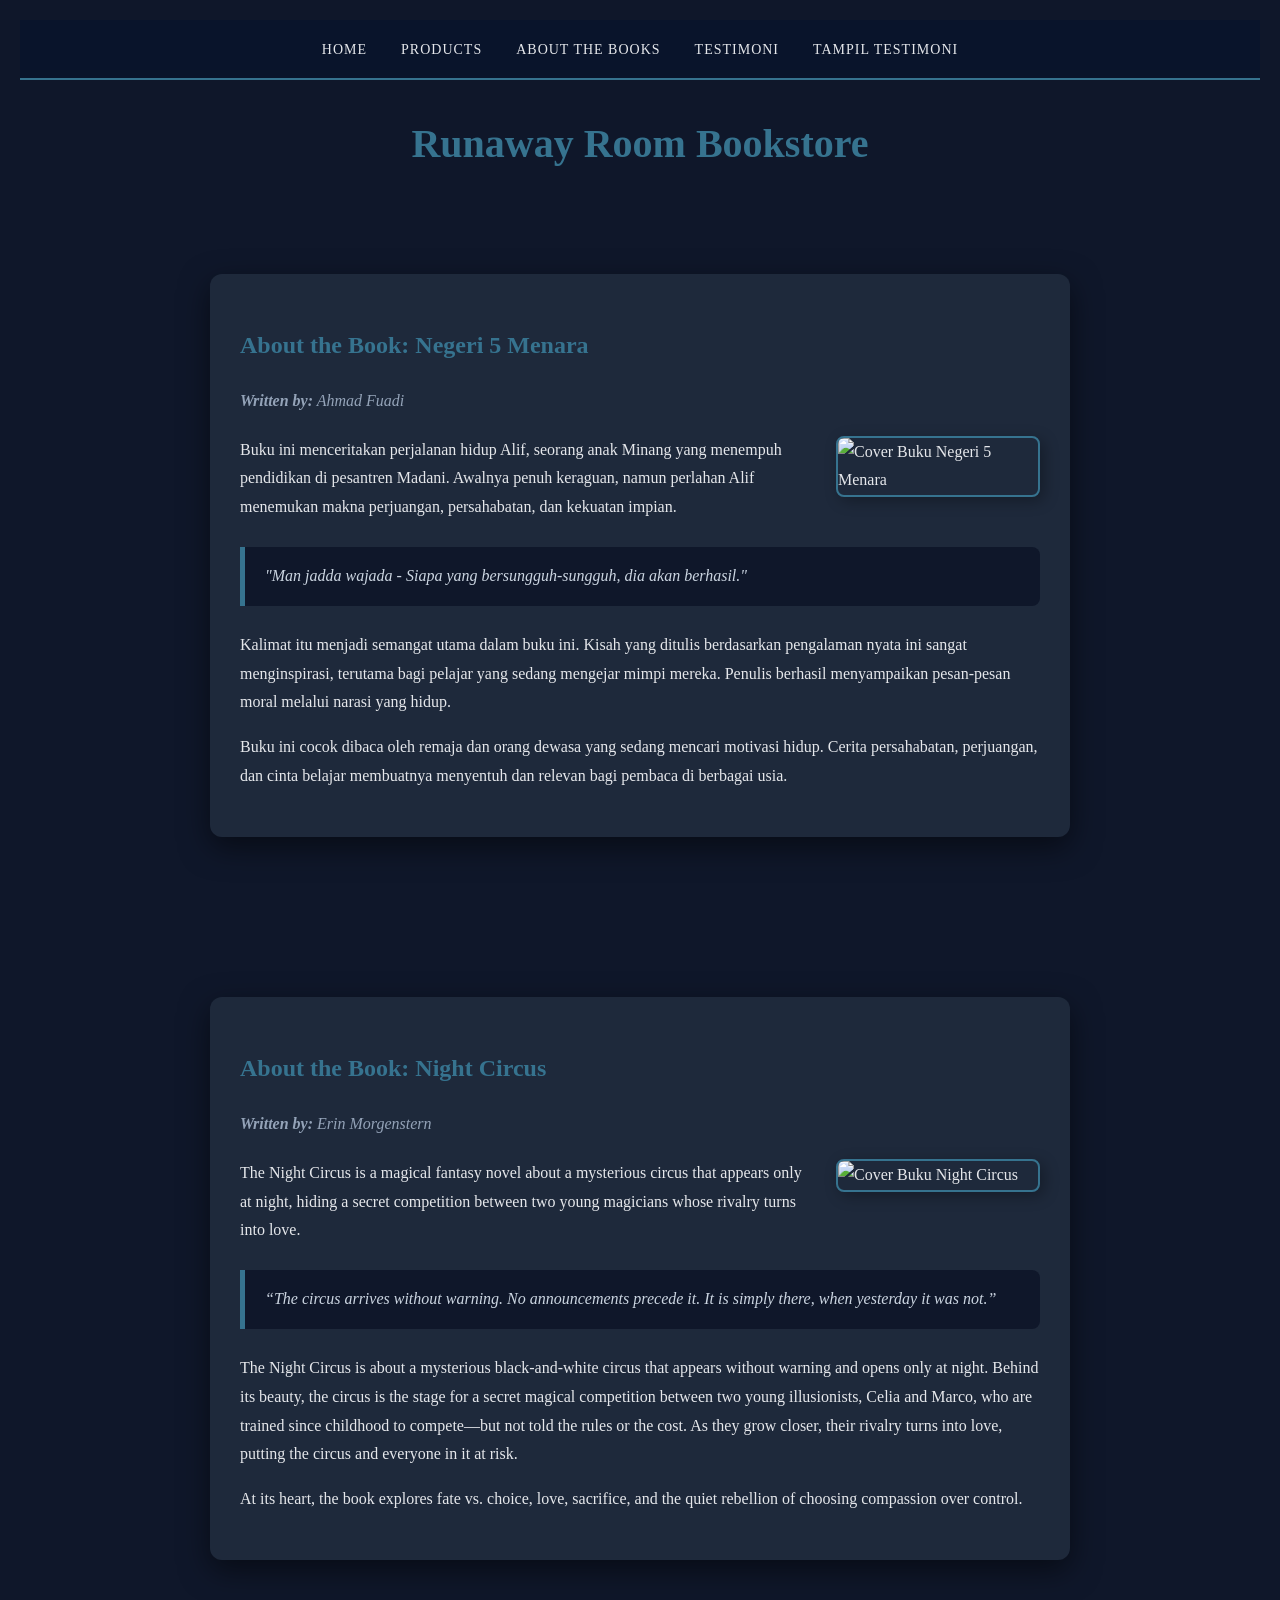
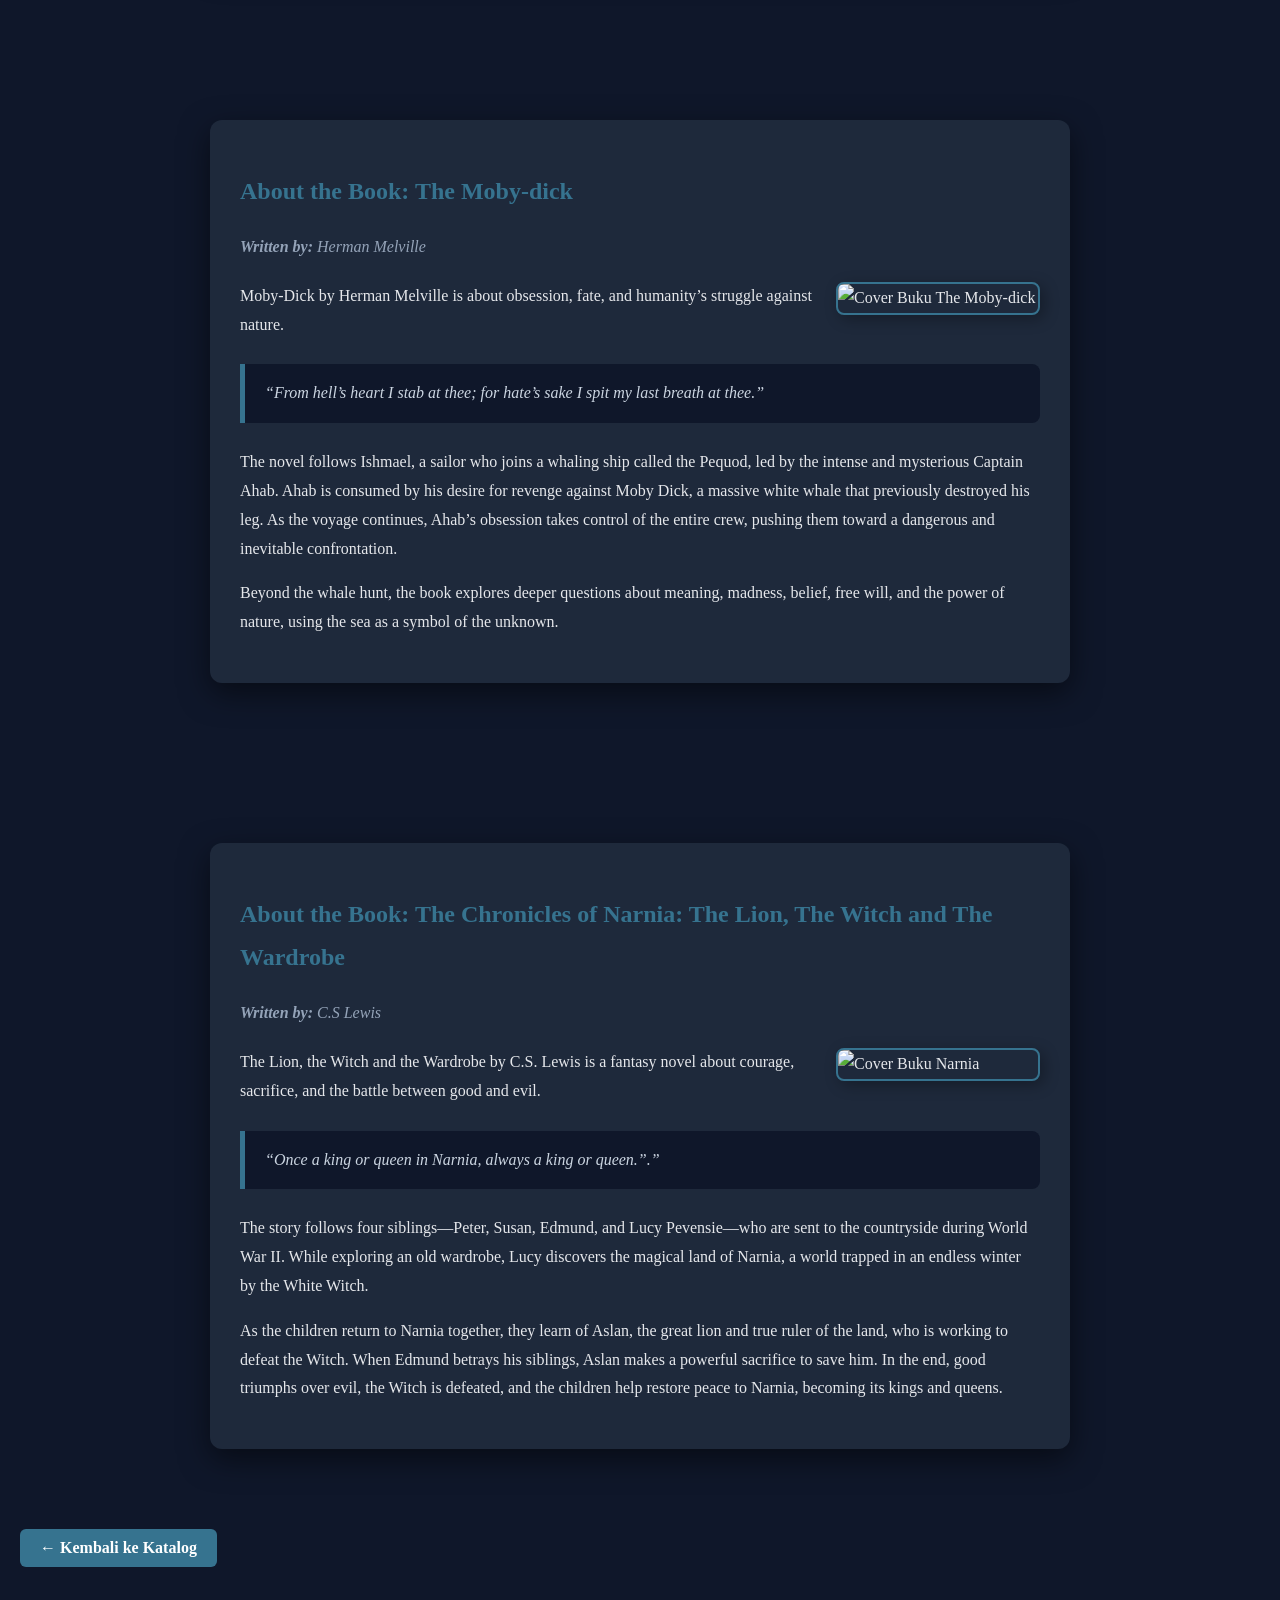
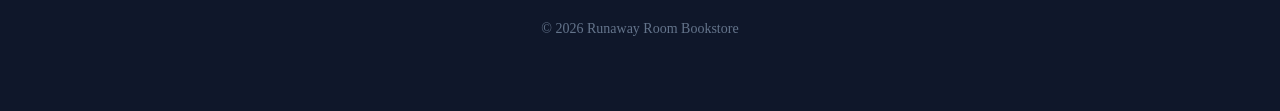
==== about-the-books.html @ 4c1b33ae "Add files via upload" ====
<!DOCTYPE html>
<html lang="id">
<head>
    <meta charset="UTF-8">
    <meta name="viewport" content="width=device-width, initial-scale=1.0">
    <title>Profil Buku - Negeri 5 Menara</title>
    <link rel="stylesheet" href="style.css">
</head>
<body>

<nav> 
    <a href="index.html">Home</a>
    <a href="product.html">Products</a>
    <a href="about-the-books.html">About The Books</a>
    <a href="testimoni.html">Testimoni</a>
    <a href="tampil-testimoni.html">tampil testimoni</a>
</nav>

<header>
    <h1>Runaway Room Bookstore</h1>
</header>

<section class="list-of-products">
    <main class="article">
        <section class="book-detail">
        <h2>About the Book: Negeri 5 Menara</h2>
        <p class="writer"><strong>Written by:</strong> Ahmad Fuadi</p>
        
        <img src="images/negeri5menara.jpg" alt="Cover Buku Negeri 5 Menara" class="cover">

        <p>
            Buku ini menceritakan perjalanan hidup Alif, seorang anak Minang yang menempuh pendidikan di pesantren Madani. 
            Awalnya penuh keraguan, namun perlahan Alif menemukan makna perjuangan, persahabatan, dan kekuatan impian.
        </p>

        <blockquote>
            "Man jadda wajada - Siapa yang bersungguh-sungguh, dia akan berhasil."
        </blockquote>

        <p>
            Kalimat itu menjadi semangat utama dalam buku ini. Kisah yang ditulis berdasarkan pengalaman nyata ini sangat menginspirasi, 
            terutama bagi pelajar yang sedang mengejar mimpi mereka. Penulis berhasil menyampaikan pesan-pesan moral melalui narasi yang hidup. 
        </p>

        <p> 
            Buku ini cocok dibaca oleh remaja dan orang dewasa yang sedang mencari motivasi hidup. Cerita persahabatan, perjuangan, 
            dan cinta belajar membuatnya menyentuh dan relevan bagi pembaca di berbagai usia.
        </p>
</main>
        </section>
    </main>

        <section class="list-of-products">
            <main class="article">
 <h2>About the Book: Night Circus</h2>
        <p class="writer"><strong>Written by:</strong> Erin Morgenstern</p>
        
        <img src="images/TheNightCircus.jpg" alt="Cover Buku Night Circus" class="cover">

        <p>
            The Night Circus is a magical fantasy novel about a mysterious circus that appears only at night, hiding a secret competition between two young magicians whose rivalry turns into love.
        </p>

        <blockquote>
            “The circus arrives without warning. No announcements precede it. It is simply there, when yesterday it was not.”
        </blockquote>

        <p>
            The Night Circus is about a mysterious black-and-white circus that appears without warning and opens only at night. Behind its beauty, the circus is the stage for a secret magical competition between two young illusionists, Celia and Marco, who are trained since childhood to compete—but not told the rules or the cost. As they grow closer, their rivalry turns into love, putting the circus and everyone in it at risk. 
        </p>

        <p> 
            At its heart, the book explores fate vs. choice, love, sacrifice, and the quiet rebellion of choosing compassion over control.
        </p>
    </section>
</main>
<section class="list-of-products">
            <main class="article">
 <h2>About the Book: The Moby-dick</h2>
        <p class="writer"><strong>Written by:</strong> Herman Melville</p>
        
        <img src="images/themobydick.jpg" alt="Cover Buku The Moby-dick" class="cover">

        <p>
            Moby-Dick by Herman Melville is about obsession, fate, and humanity’s struggle against nature.
        </p>

        <blockquote>
            “From hell’s heart I stab at thee; for hate’s sake I spit my last breath at thee.”
        </blockquote>

        <p>
            The novel follows Ishmael, a sailor who joins a whaling ship called the Pequod, led by the intense and mysterious Captain Ahab. Ahab is consumed by his desire for revenge against Moby Dick, a massive white whale that previously destroyed his leg. As the voyage continues, Ahab’s obsession takes control of the entire crew, pushing them toward a dangerous and inevitable confrontation.
        </p>

        <p> 
            Beyond the whale hunt, the book explores deeper questions about meaning, madness, belief, free will, and the power of nature, using the sea as a symbol of the unknown.
        </p>
    </section>
</main>
<section class="list-of-products">
            <main class="article">
 <h2>About the Book: The Chronicles of Narnia: The Lion, The Witch and The Wardrobe</h2>
        <p class="writer"><strong>Written by:</strong> C.S Lewis</p>
        
        <img src="images/narnia.jpg" alt="Cover Buku Narnia" class="cover">

        <p>
            The Lion, the Witch and the Wardrobe by C.S. Lewis is a fantasy novel about courage, sacrifice, and the battle between good and evil.
        </p>

        <blockquote>
            “Once a king or queen in Narnia, always a king or queen.”.”
        </blockquote>

        <p>
           The story follows four siblings—Peter, Susan, Edmund, and Lucy Pevensie—who are sent to the countryside during World War II. While exploring an old wardrobe, Lucy discovers the magical land of Narnia, a world trapped in an endless winter by the White Witch.
        </p>

        <p> 
            As the children return to Narnia together, they learn of Aslan, the great lion and true ruler of the land, who is working to defeat the Witch. When Edmund betrays his siblings, Aslan makes a powerful sacrifice to save him. In the end, good triumphs over evil, the Witch is defeated, and the children help restore peace to Narnia, becoming its kings and queens.
        </p>
    </section>
</main>

        
<a href="product.html" class="btn-kembali">← Kembali ke Katalog</a>
<footer>
    <p>&copy; 2026 Runaway Room Bookstore</p>
</footer>

</body>
</html>
---- style.css ----
body {
    background-color: #0f172a; 
    font-family: 'Georgia', serif;
    color: #e5e7eb;
    margin: 20px;
}

nav { 
    background-color: #09142b; 
    padding: 20px; 
    text-align: center; 
    border-bottom: 2px solid #36738f; 
} 
    
nav a { 
    color: #e5e7eb; 
    text-decoration: none; 
    margin: 0 15px; 
    font-size: 14px; 
    text-transform: uppercase; 
    letter-spacing: 1px; 
    transition: color 0.3s; 
} 
    nav a:hover { 
        color: #36738f;
    }

h1 {
    color: #36738f;
    text-align: center;
    margin-top: 40px;
    font-size: 2.5rem;
}

.list-of-products {
    display: grid;
    grid-template-columns: repeat(auto-fit, minmax(280px, 1fr)); 
    gap: 30px;
    padding: 40px;
    max-width: 1200px;
    margin: auto;
}

.products {
    background-color: #1e293b; 
    border: 1px solid #36738f;
    padding: 20px;
    border-radius: 12px;
    text-align: center; 
    transition: transform 0.3s ease, box-shadow 0.3s ease;
}

.products:hover {
    transform: translateY(-10px); 
    box-shadow: 0 10px 20px rgba(0, 0, 0, 0.4);
}

.products img {
    width: 100%;
    max-width: 180px; 
    height: 260px;
    object-fit: cover; 
    border-radius: 5px;
    margin-bottom: 15px;
    box-shadow: 2px 2px 10px rgba(0,0,0,0.5);
}

.products h2 {
    font-size: 1.2rem;
    margin: 10px 0;
    min-height: 50px; 
}

.price {
    font-size: 1.1rem;
    font-weight: bold;
    color: #36738f;
    margin-bottom: 10px;
}

.description {
    font-size: 0.9rem;
    color: #cbd5e1;
    line-height: 1.5;
    margin-bottom: 20px;
    display: -webkit-box; 
    line-clamp: 3;
    -webkit-box-orient: vertical;
    overflow: hidden;
}

.btn-detail {
    display: inline-block;
    padding: 8px 15px;
    border: 1px solid #36738f;
    color: #36738f;
    text-decoration: none;
    border-radius: 5px;
    font-size: 0.8rem;
    transition: all 0.3s;
}

.btn-detail:hover {
    background-color: #36738f;
    color: white;
}

.article { 
    max-width: 800px;
    margin: 40px auto;
    padding: 30px;
    background-color: #1e293b; 
    border-radius: 12px;
    line-height: 1.8;
    box-shadow: 0 10px 30px rgba(0,0,0,0.5);
}

h2 {
    color: #36738f;
    margin-top: 20px;
}

.writer {
    font-style: italic;
    color: #94a3b8;
    margin-bottom: 20px;
    display: block;
}

.cover {
    width: 200px;
    float: right;
    margin: 0 0 20px 20px;
    border: 2px solid #36738f;
    border-radius: 8px;
    box-shadow: 4px 4px 15px rgba(0,0,0,0.3);
}

blockquote {
    font-style: italic;
    padding: 15px 20px;
    margin: 25px 0;
    border-left: 5px solid #36738f;
    background-color: #0f172a;
    color: #cbd5e1;
    border-radius: 0 8px 8px 0;
}

.btn-kembali { 
    display: inline-block;
    padding: 10px 20px;
    background-color: #36738f;
    color: white;
    text-decoration: none;
    border-radius: 6px;
    font-weight: bold;
    transition: all 0.3s ease;
}

.btn-kembali:hover {
    background-color: #4a90ad;
    transform: translateY(-2px);
}

footer {
    text-align: center;
    padding: 40px;
    color: #64748b;
    font-size: 14px;
}

@media (max-width: 600px) {
    .cover {
        float: none;
        display: block;
        margin: 0 auto 20px auto;
        width: 100%;
        max-width: 250px;
    }
    
    .article {
        margin: 10px;
        padding: 20px;
    }

    nav a {
        display: block;
        margin: 10px 0;
    }
}

.formulir {
    max-width: 600px;
    margin: auto;
    padding: 20px;
    background-color: #1e293b;
    border-radius: 10px;
    box-shadow: 0 0 10 px rgba(0, 0, 0, 0.1);
}

form label {
    display: block;
    margin-top: 10px;
    font-weight: bold;
}

form input, form select, form textarea {
    width: 100%;
    padding: 8px;
    margin-top: 5px;
    margin-bottom: 15px;
    border-radius: 5px;
    border: 1px solid #ccc;
}

form button {
    background-color: #4a90ad;
    color: white;
    padding: 10px 15px;
    border: none;
    border-radius: 5px;
    cursor: pointer;
}

form button:hover {
background-color: #64748b;
}

.testimoni-box {
    border: 2px solid #333; 
    padding: 20px;
    margin-bottom: 20px;
    background-color: #ffffff; 
    box-shadow: 4px 4px 10px rgba(0,0,0,0.1);
    color: #000000 !important; 
}


.testimoni-box p {
    margin: 8px 0;
    font-family: Arial, sans-serif;
    color: #333333 !important; 
    display: block; 
}


.testimoni-box strong {
    color: #b55685; 
    font-weight: bold;
}

#hapussemua {
    background-color: #4d87b3;
    color: white;
    border: none;
    padding: 12px 20px;
    border-radius: 5px;
    cursor: pointer;
    font-weight: bold;
    margin-top: 20px;
    transition: background 0.3s;
}

#hapussemua:hover {
    background-color: #4d87b3;
}
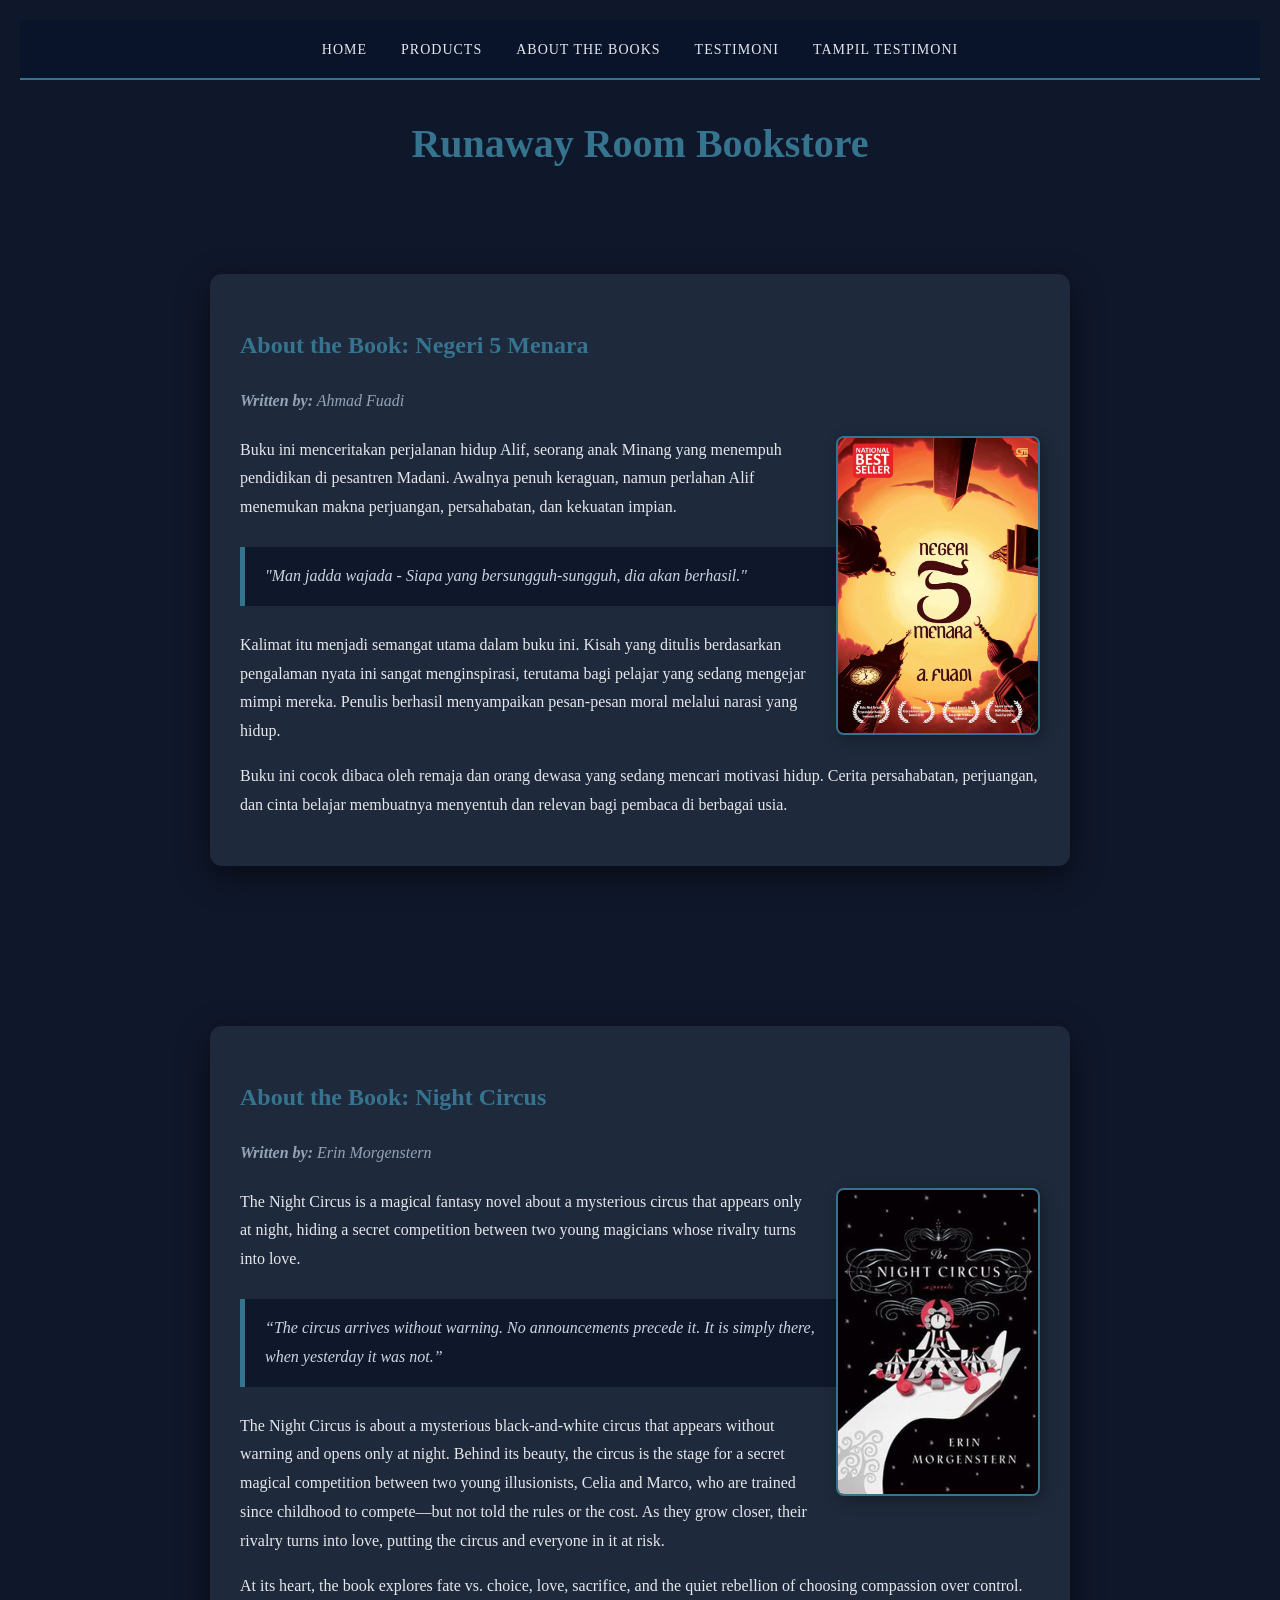
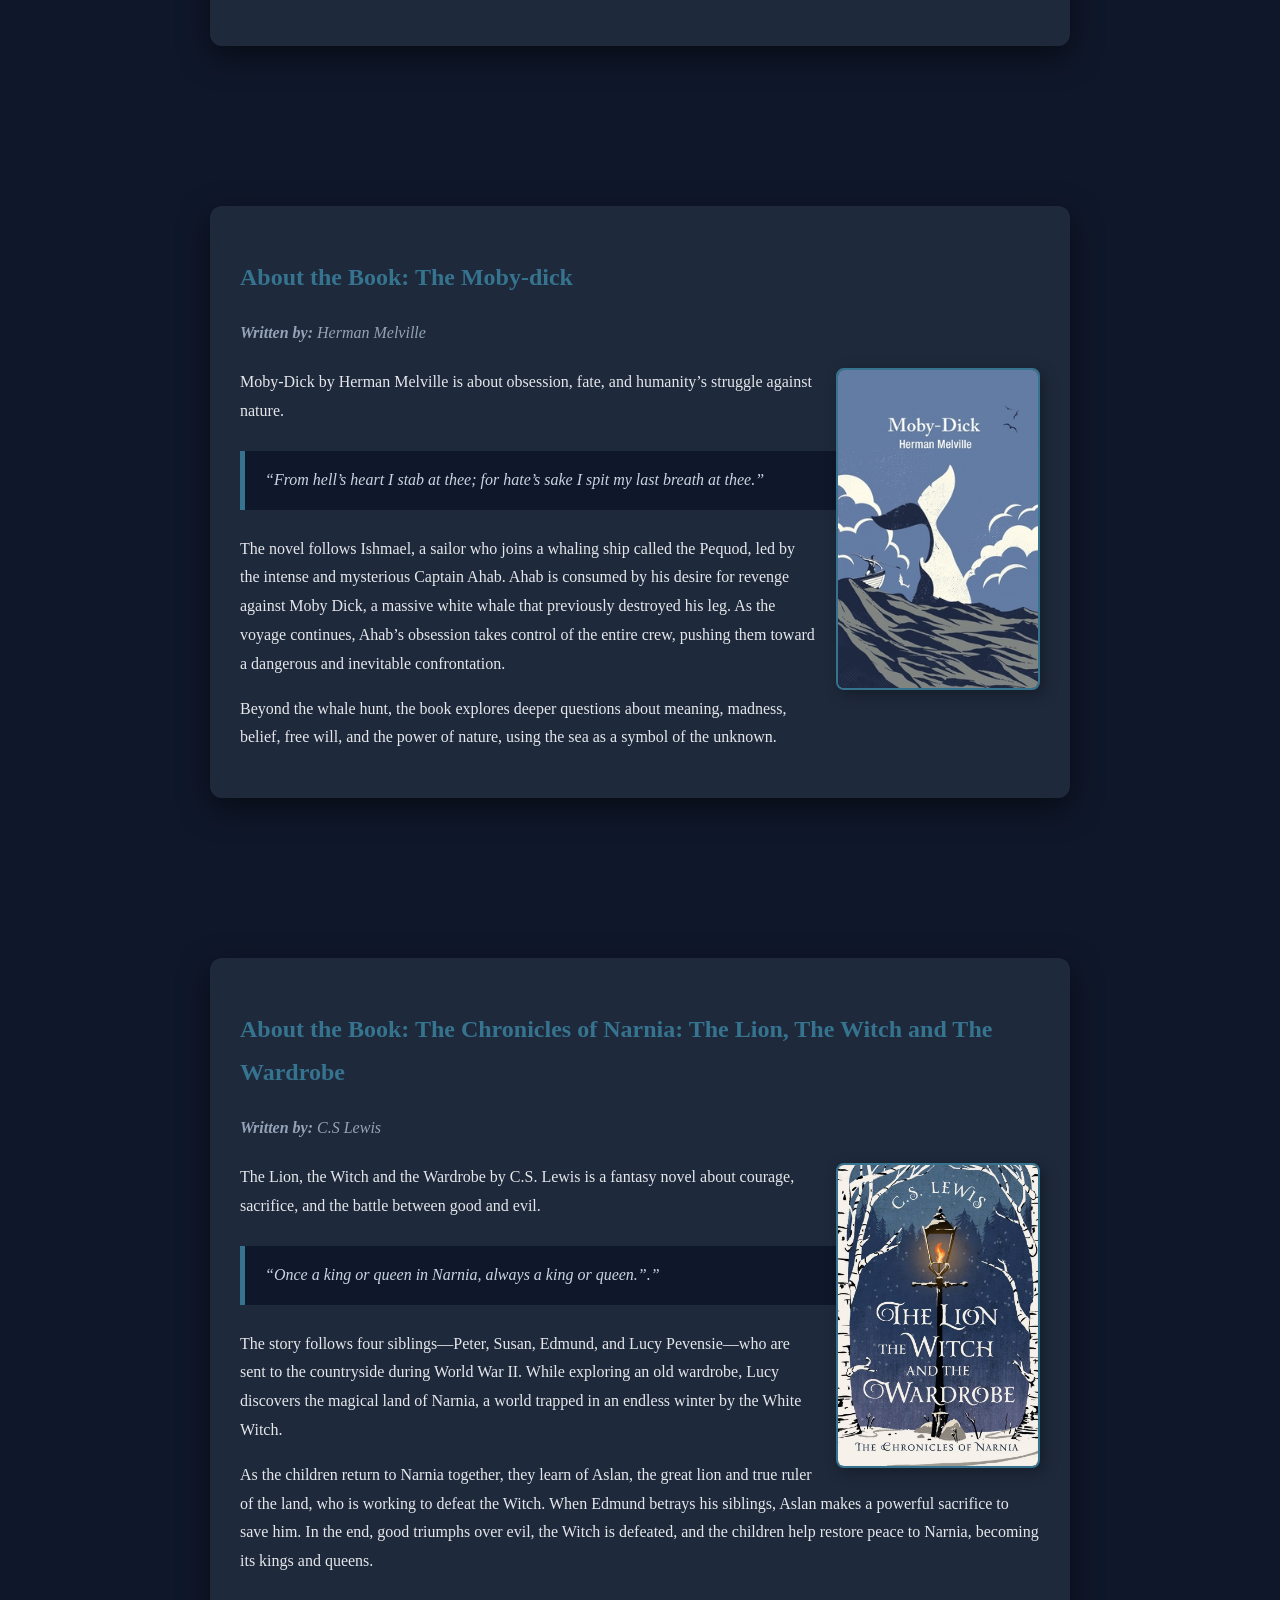
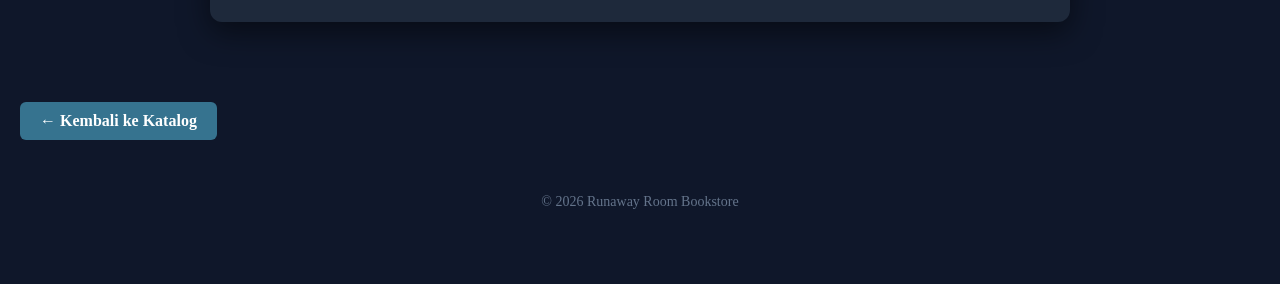
==== commit 5e4f3119: "Update about-the-books.html" ====
--- a/about-the-books.html
+++ b/about-the-books.html
@@ -26,7 +26,7 @@
         <h2>About the Book: Negeri 5 Menara</h2>
         <p class="writer"><strong>Written by:</strong> Ahmad Fuadi</p>
         
-        <img src="images/negeri5menara.jpg" alt="Cover Buku Negeri 5 Menara" class="cover">
+        <img src="negeri5menara.jpg" alt="Cover Buku Negeri 5 Menara" class="cover">
 
         <p>
             Buku ini menceritakan perjalanan hidup Alif, seorang anak Minang yang menempuh pendidikan di pesantren Madani. 
@@ -55,7 +55,7 @@
  <h2>About the Book: Night Circus</h2>
         <p class="writer"><strong>Written by:</strong> Erin Morgenstern</p>
         
-        <img src="images/TheNightCircus.jpg" alt="Cover Buku Night Circus" class="cover">
+        <img src="TheNightCircus.jpg" alt="Cover Buku Night Circus" class="cover">
 
         <p>
             The Night Circus is a magical fantasy novel about a mysterious circus that appears only at night, hiding a secret competition between two young magicians whose rivalry turns into love.
@@ -79,7 +79,7 @@
  <h2>About the Book: The Moby-dick</h2>
         <p class="writer"><strong>Written by:</strong> Herman Melville</p>
         
-        <img src="images/themobydick.jpg" alt="Cover Buku The Moby-dick" class="cover">
+        <img src="themobydick.jpg" alt="Cover Buku The Moby-dick" class="cover">
 
         <p>
             Moby-Dick by Herman Melville is about obsession, fate, and humanity’s struggle against nature.
@@ -103,7 +103,7 @@
  <h2>About the Book: The Chronicles of Narnia: The Lion, The Witch and The Wardrobe</h2>
         <p class="writer"><strong>Written by:</strong> C.S Lewis</p>
         
-        <img src="images/narnia.jpg" alt="Cover Buku Narnia" class="cover">
+        <img src="narnia.jpg" alt="Cover Buku Narnia" class="cover">
 
         <p>
             The Lion, the Witch and the Wardrobe by C.S. Lewis is a fantasy novel about courage, sacrifice, and the battle between good and evil.
@@ -130,4 +130,5 @@
 </footer>
 
 </body>
-</html>+
+</html>
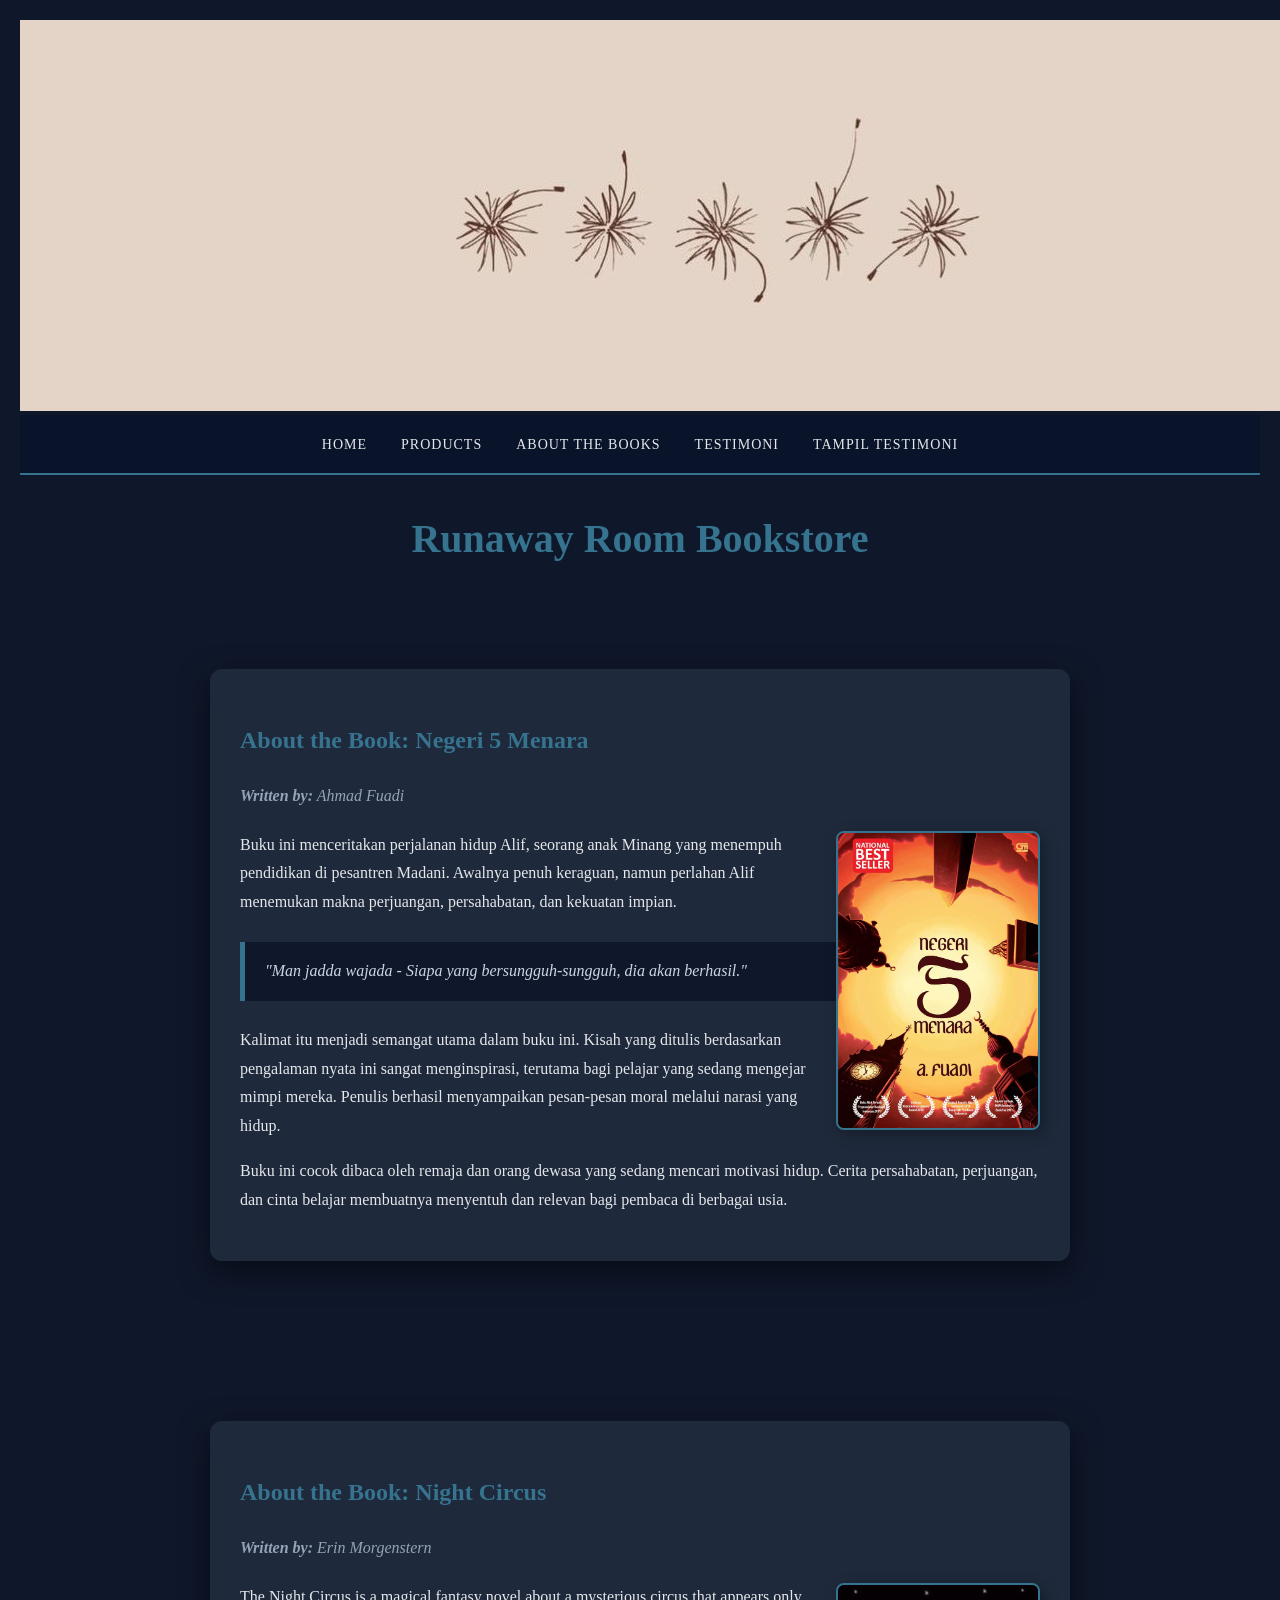
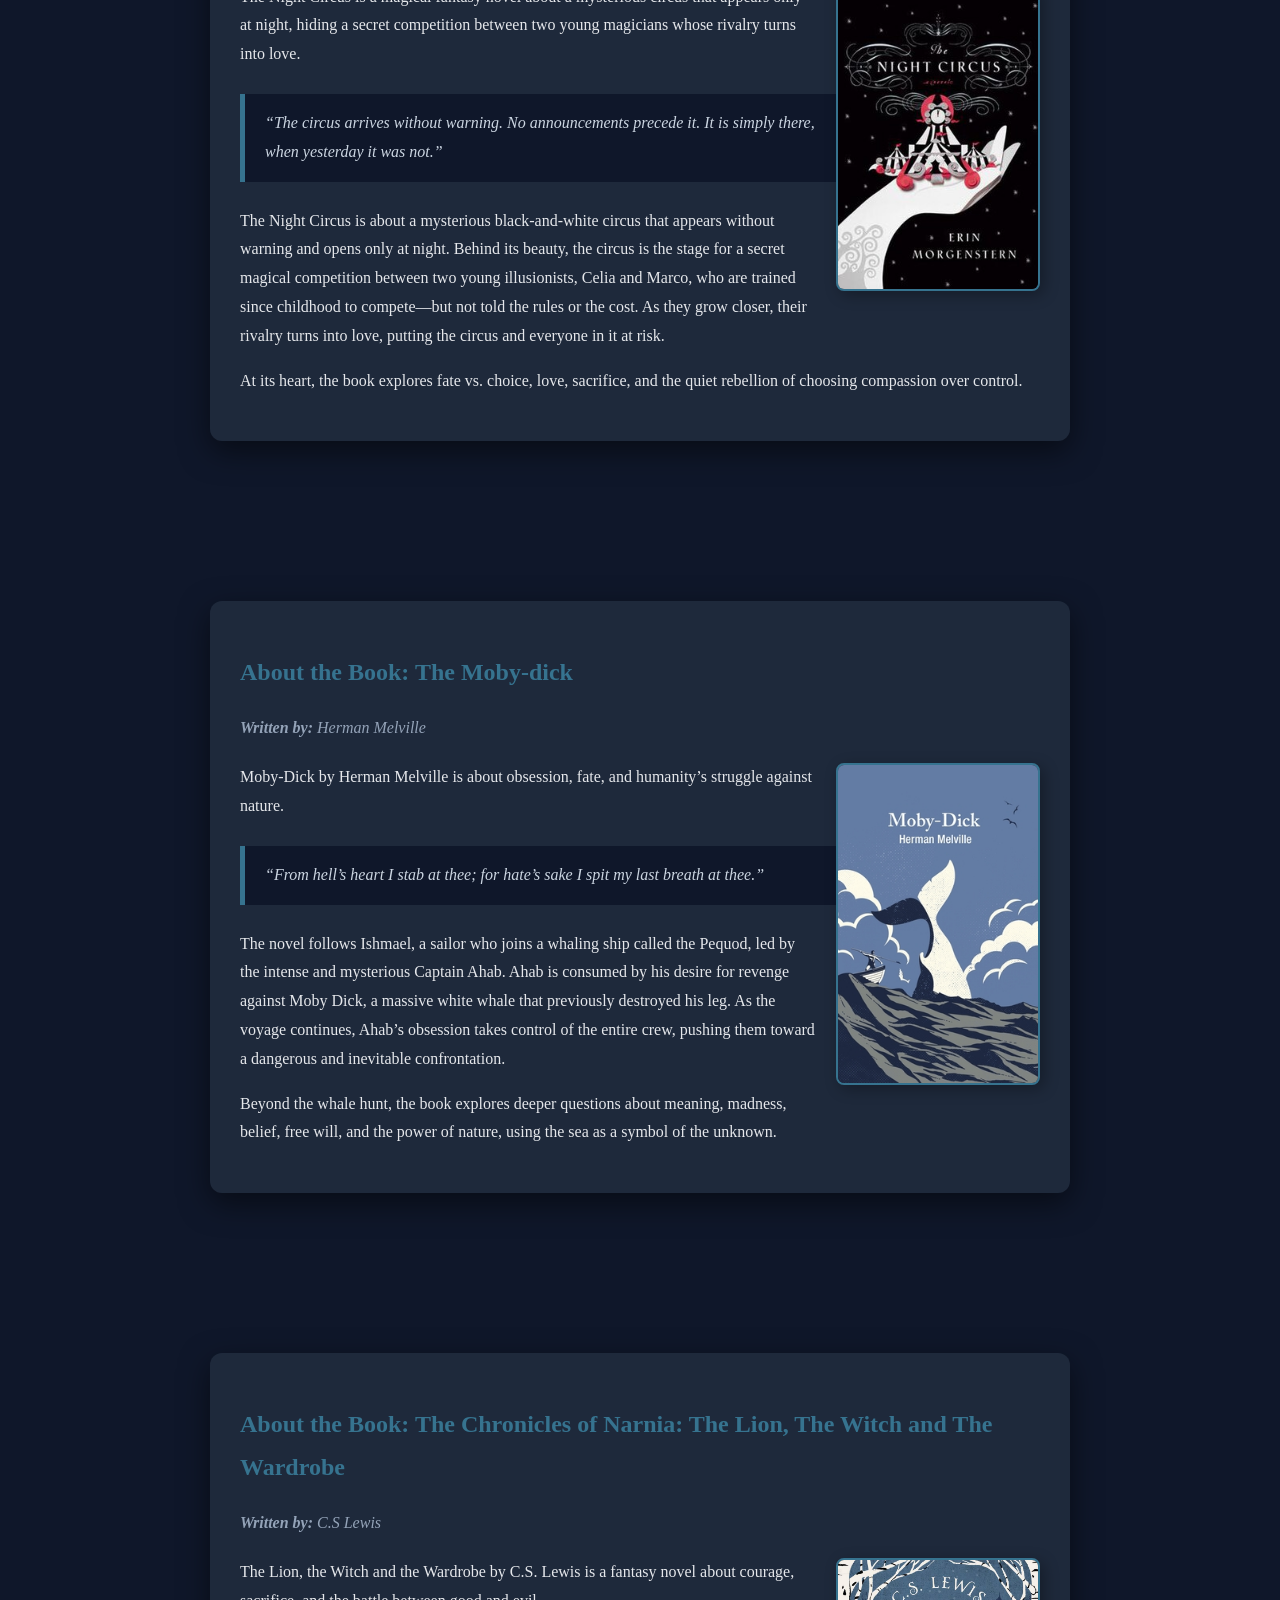
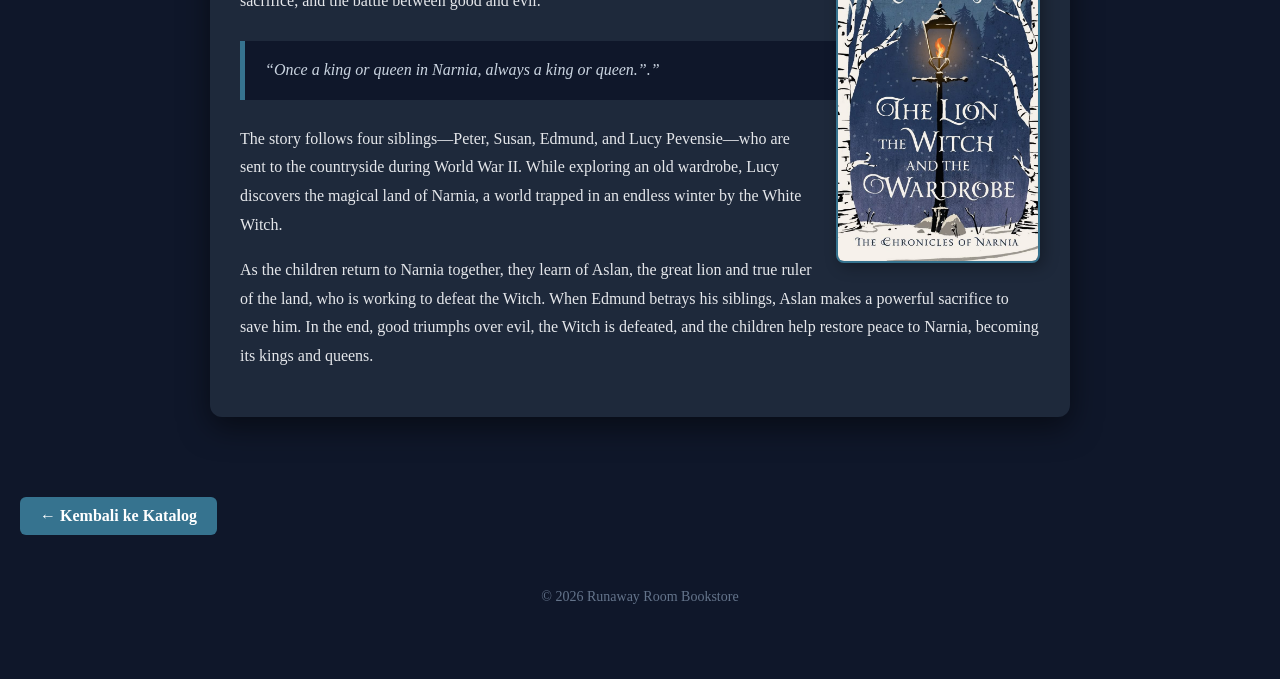
==== commit 219f7434: "Update about-the-books.html" ====
--- a/about-the-books.html
+++ b/about-the-books.html
@@ -6,6 +6,9 @@
     <title>Profil Buku - Negeri 5 Menara</title>
     <link rel="stylesheet" href="style.css">
 </head>
+<header>
+    <img src="header3copy.jpg">
+</header>
 <body>
 
 <nav> 
@@ -132,3 +135,4 @@
 </body>
 
 </html>
+
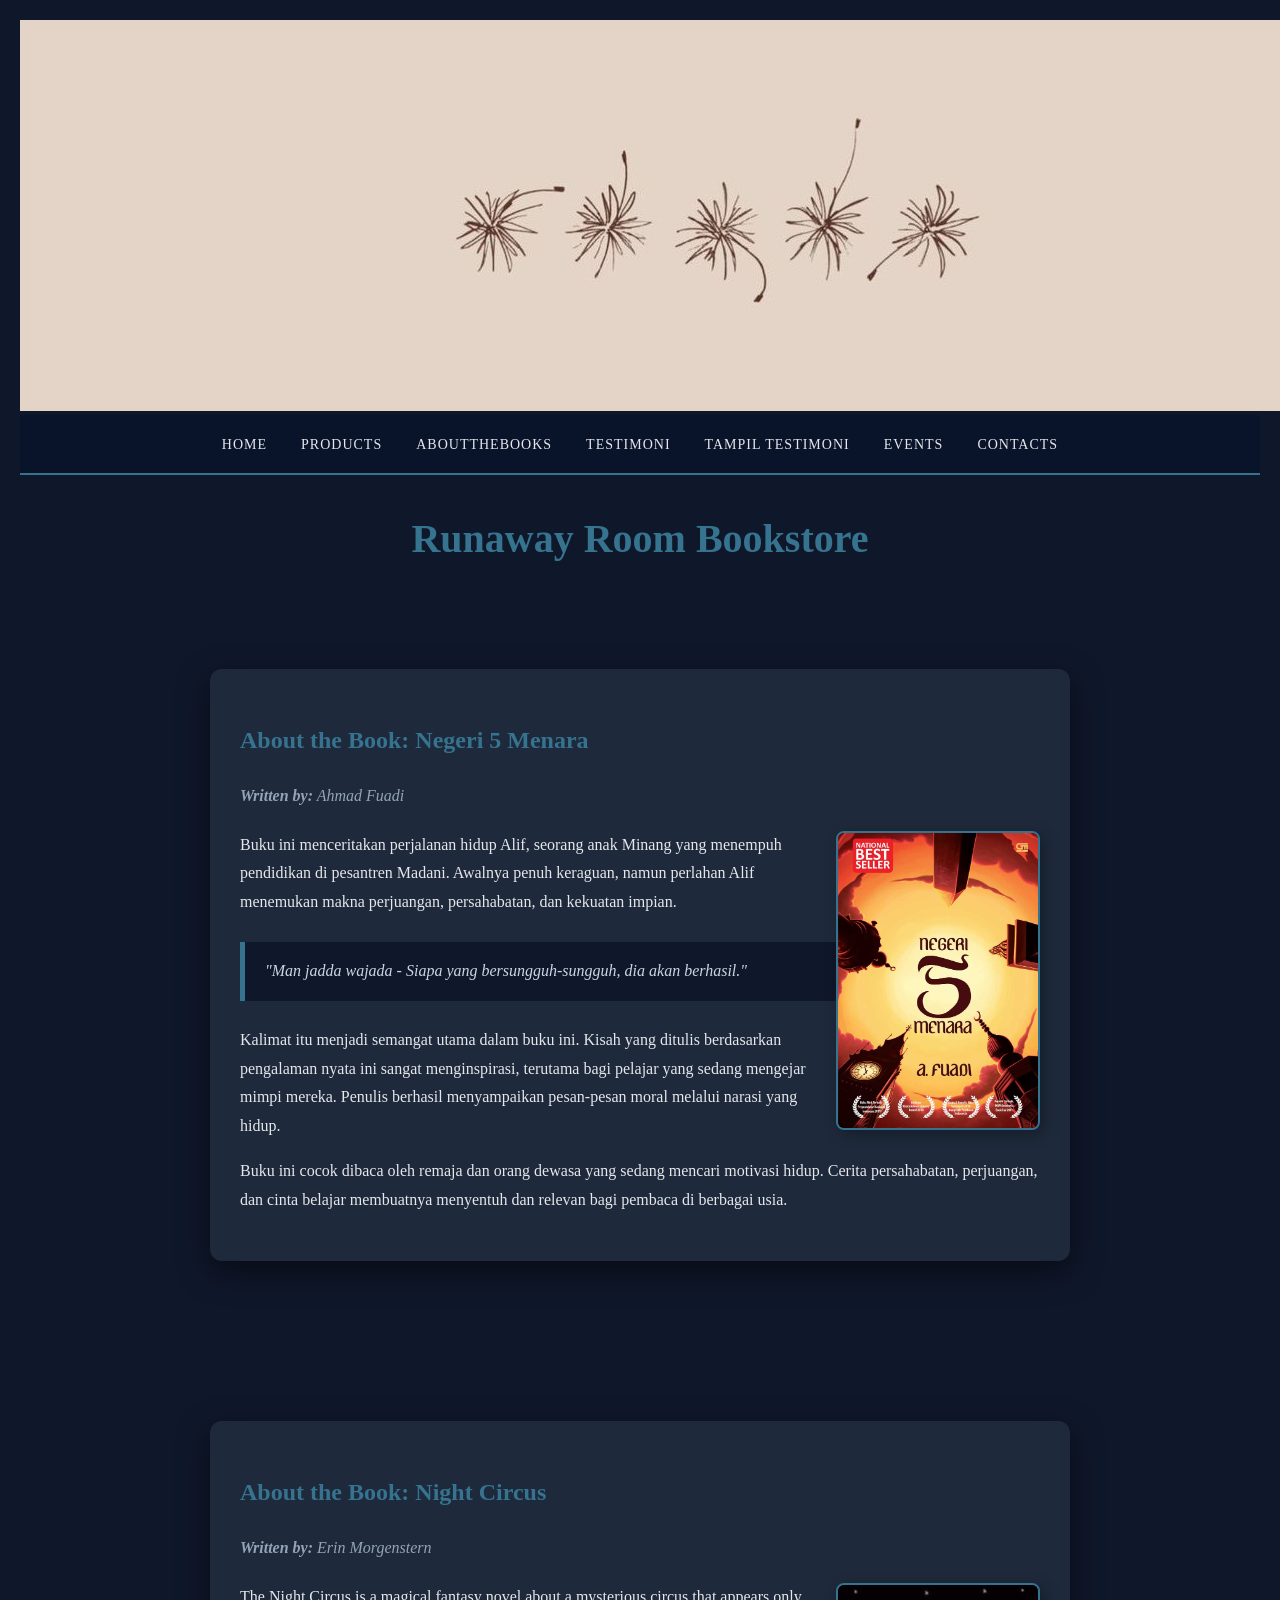
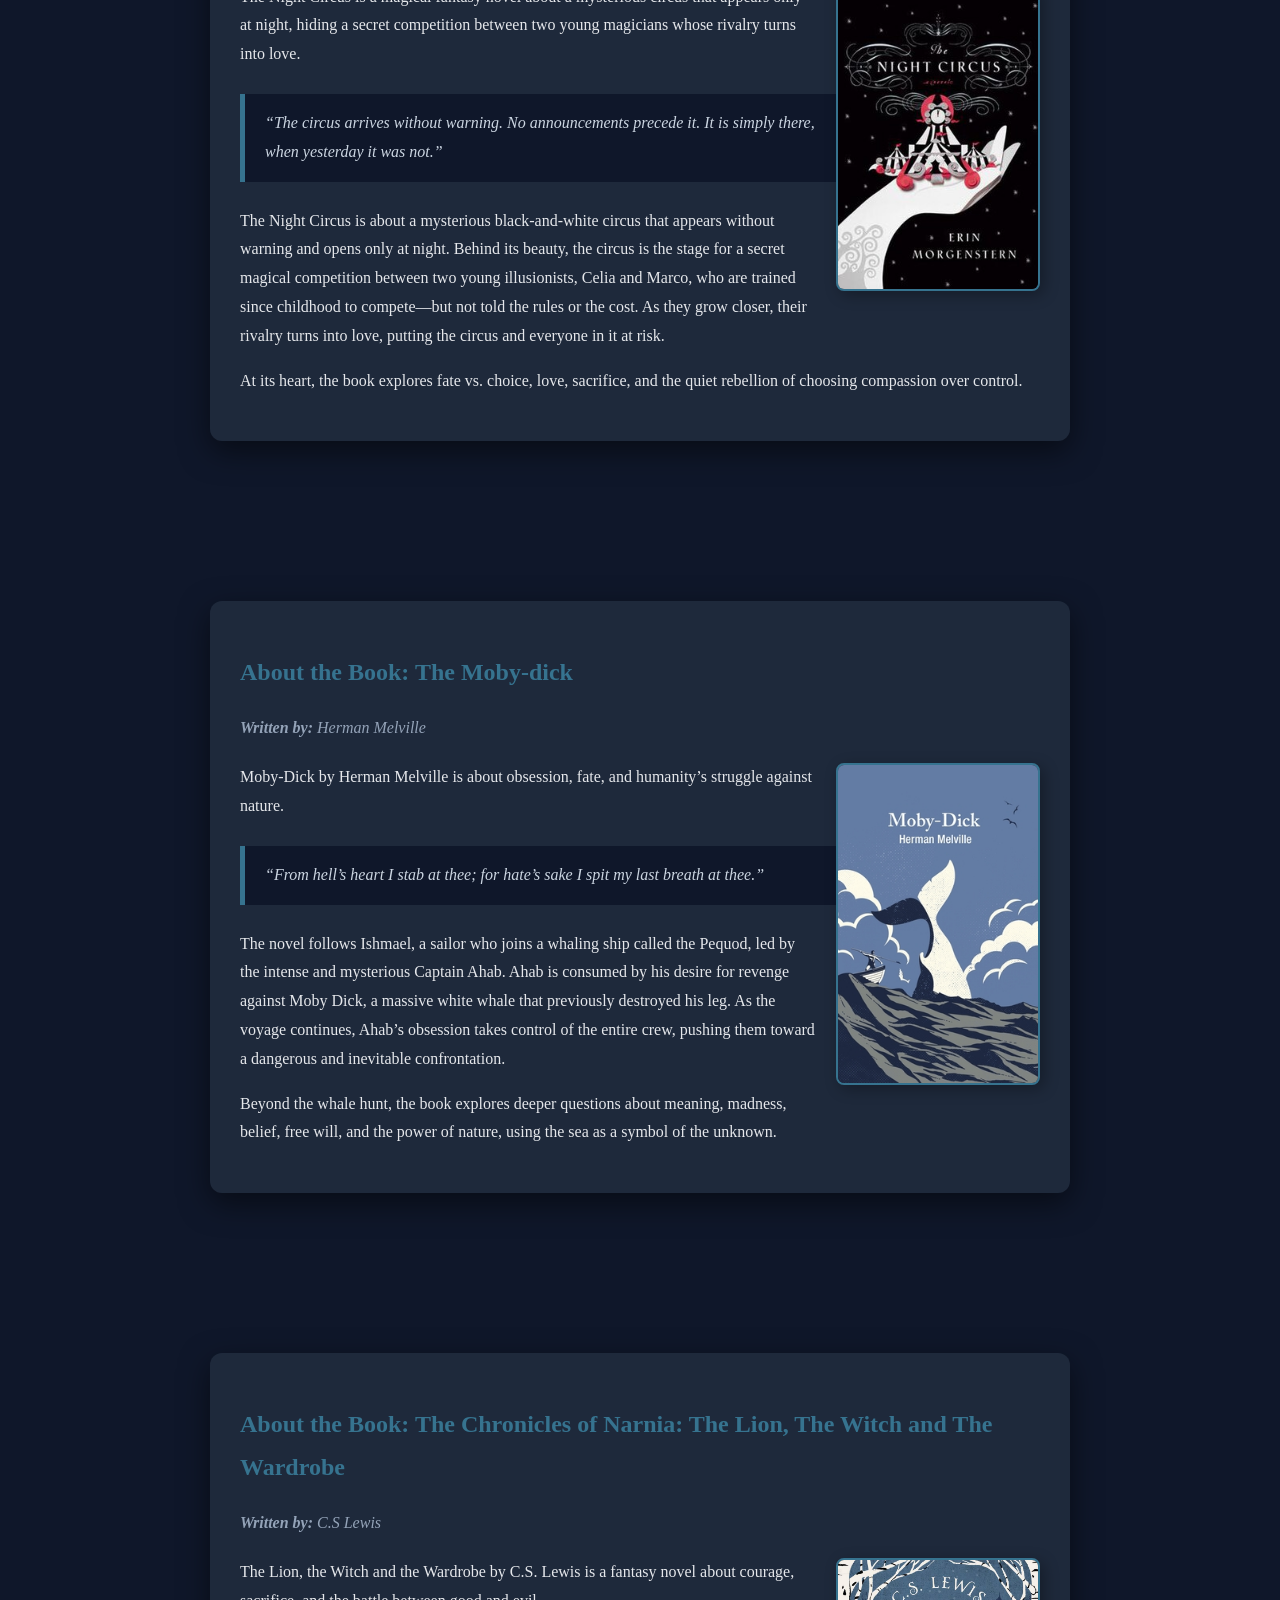
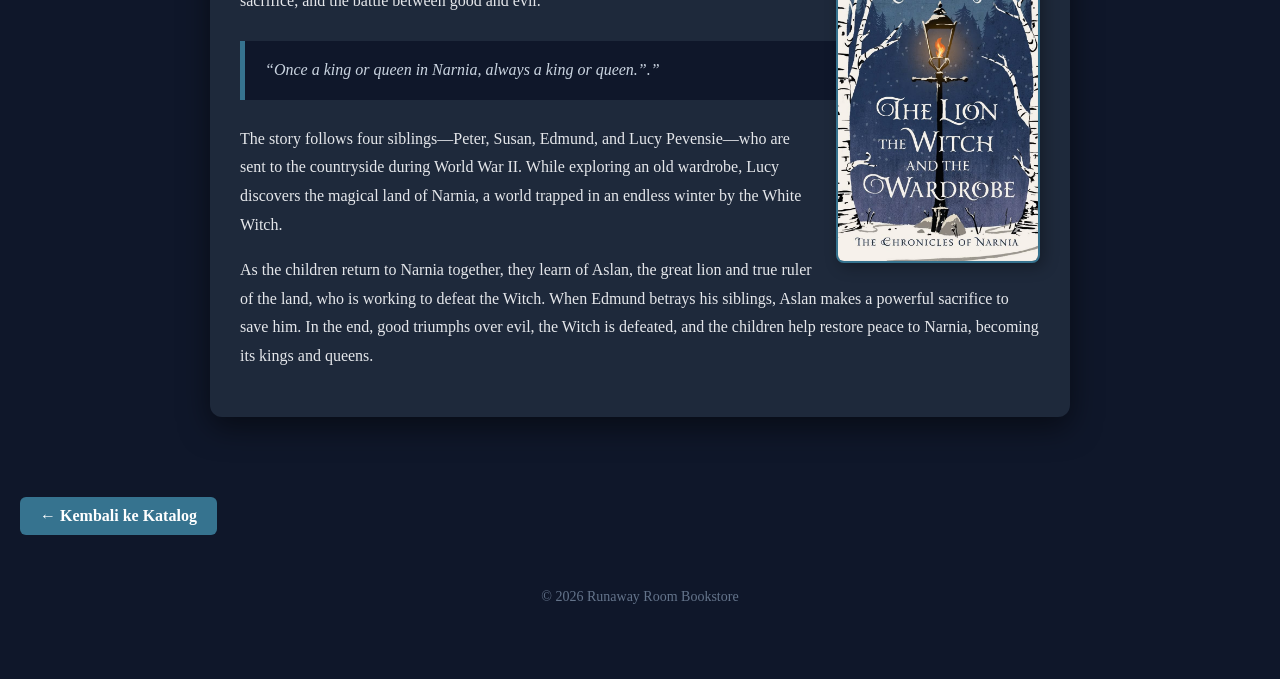
==== commit 5501107a: "Update about-the-books.html" ====
--- a/about-the-books.html
+++ b/about-the-books.html
@@ -12,12 +12,14 @@
 <body>
 
 <nav> 
-    <a href="index.html">Home</a>
-    <a href="product.html">Products</a>
-    <a href="about-the-books.html">About The Books</a>
-    <a href="testimoni.html">Testimoni</a>
-    <a href="tampil-testimoni.html">tampil testimoni</a>
-</nav>
+        <a href="index.html">home</a>
+        <a href="product.html">products</a>
+        <a href="about-the-books.html">aboutthebooks</a>
+        <a href="testimoni.html">testimoni</a>
+        <a href="tampil-testimoni.html">tampil testimoni</a>
+        <a href="event.html">events</a>
+        <a href="kontak.html">contacts</a>
+    </nav>
 
 <header>
     <h1>Runaway Room Bookstore</h1>
@@ -136,3 +138,4 @@
 
 </html>
 
+
